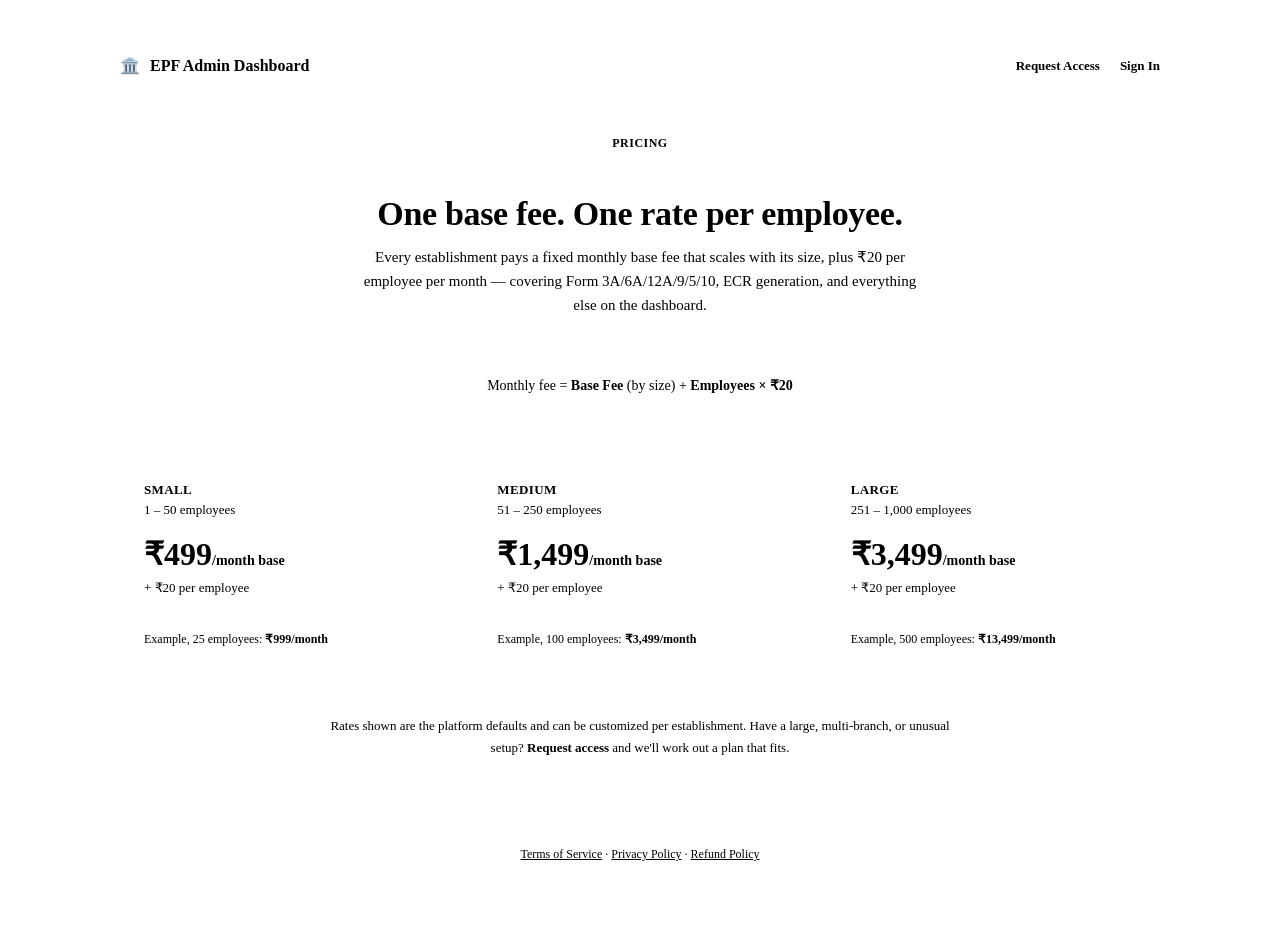
==== webapp/pricing.html @ 6a26e02d "feat: add public /pricing page with tiered base-fee pricing table Publishes the tiered base-fee + pe" ====
<!DOCTYPE html>
<html lang="en">
<head>
  <meta charset="UTF-8">
  <meta name="viewport" content="width=device-width, initial-scale=1.0">
  <title>Pricing — EPF Admin Dashboard</title>
  <meta name="description" content="Simple, transparent pricing for EPF Admin Dashboard — a base fee per establishment plus a per-employee rate.">
  <script>
    (function() {
      const saved = localStorage.getItem('epf_theme');
      const theme = saved || (window.matchMedia('(prefers-color-scheme: dark)').matches ? 'dark' : 'light');
      document.documentElement.setAttribute('data-theme', theme);
    })();
  </script>
  <link href="https://fonts.googleapis.com/css2?family=Inter:wght@400;500;600;700;800&display=swap" rel="stylesheet">
  <link rel="stylesheet" href="/css/style.css">
  <link rel="stylesheet" href="/css/epfo-app-theme.css">
  <style>
    .pr-page { max-width: 1040px; margin: 0 auto; padding: 48px 20px 80px; }
    .pr-nav { display: flex; justify-content: space-between; align-items: center; margin-bottom: 56px; }
    .pr-brand { display: flex; align-items: center; gap: 10px; font-weight: 800; font-size: 16px; color: var(--text); text-decoration: none; }
    .pr-nav-links { display: flex; gap: 20px; align-items: center; }
    .pr-nav-links a { color: var(--text2); text-decoration: none; font-size: 13px; font-weight: 600; }
    .pr-nav-links a:hover { color: var(--accent); }

    .pr-hero { text-align: center; margin-bottom: 48px; }
    .pr-eyebrow {
      display: inline-block; font-size: 12px; font-weight: 700; letter-spacing: .04em;
      color: var(--accent); background: var(--accent-glow); padding: 5px 12px; border-radius: 999px;
      margin-bottom: 16px;
    }
    .pr-hero h1 { font-size: 34px; font-weight: 800; color: var(--text); margin-bottom: 12px; letter-spacing: -.01em; }
    .pr-hero p { color: var(--text2); font-size: 15px; max-width: 560px; margin: 0 auto; line-height: 1.6; }

    .pr-formula {
      text-align: center; font-family: var(--font-mono); font-size: 14px; color: var(--text2);
      background: var(--bg2); border: 1px dashed var(--card-border); border-radius: var(--radius-sm);
      padding: 12px 16px; max-width: 480px; margin: 0 auto 48px;
    }
    .pr-formula b { color: var(--text); }

    .pr-tiers { display: grid; grid-template-columns: repeat(3, 1fr); gap: 20px; margin-bottom: 40px; }
    @media (max-width: 800px) { .pr-tiers { grid-template-columns: 1fr; } }

    .pr-tier { padding: 28px 24px; display: flex; flex-direction: column; }
    .pr-tier-name { font-size: 13px; font-weight: 700; color: var(--text3); text-transform: uppercase; letter-spacing: .03em; }
    .pr-tier-range { font-size: 13px; color: var(--text2); margin-top: 4px; margin-bottom: 20px; }
    .pr-tier-price { font-size: 32px; font-weight: 800; color: var(--text); line-height: 1; }
    .pr-tier-price span { font-size: 14px; font-weight: 600; color: var(--text3); }
    .pr-tier-plus { font-size: 13px; color: var(--text2); margin: 10px 0 20px; }
    .pr-tier-example {
      margin-top: auto; padding-top: 16px; border-top: 1px solid var(--card-border);
      font-size: 12px; color: var(--text3);
    }
    .pr-tier-example b { color: var(--text); font-weight: 700; }
    .pr-tier.featured { border-color: var(--accent); box-shadow: 0 0 0 1px var(--accent); }

    .pr-note {
      font-size: 13px; color: var(--text2); text-align: center; line-height: 1.7;
      max-width: 640px; margin: 0 auto;
    }
    .pr-note a { color: var(--accent); text-decoration: none; font-weight: 600; }

    .pr-footer {
      margin-top: 64px; padding-top: 24px; border-top: 1px solid var(--card-border);
      text-align: center; font-size: 12px; color: var(--text3);
    }
    .pr-footer a { color: var(--text3); text-decoration: underline; }
  </style>
</head>
<body>
  <div class="pr-page">
    <div class="pr-nav">
      <a href="/" class="pr-brand"><span>🏛️</span> EPF Admin Dashboard</a>
      <div class="pr-nav-links">
        <a href="/signup">Request Access</a>
        <a href="/">Sign In</a>
      </div>
    </div>

    <div class="pr-hero">
      <span class="pr-eyebrow">PRICING</span>
      <h1>One base fee. One rate per employee.</h1>
      <p>Every establishment pays a fixed monthly base fee that scales with its size, plus ₹20 per employee per month — covering Form 3A/6A/12A/9/5/10, ECR generation, and everything else on the dashboard.</p>
    </div>

    <div class="pr-formula">Monthly fee = <b>Base Fee</b> (by size) + <b>Employees × ₹20</b></div>

    <div class="pr-tiers">
      <div class="card pr-tier">
        <div class="pr-tier-name">Small</div>
        <div class="pr-tier-range">1 – 50 employees</div>
        <div class="pr-tier-price">₹499<span>/month base</span></div>
        <div class="pr-tier-plus">+ ₹20 per employee</div>
        <div class="pr-tier-example">Example, 25 employees: <b>₹999/month</b></div>
      </div>
      <div class="card pr-tier featured">
        <div class="pr-tier-name">Medium</div>
        <div class="pr-tier-range">51 – 250 employees</div>
        <div class="pr-tier-price">₹1,499<span>/month base</span></div>
        <div class="pr-tier-plus">+ ₹20 per employee</div>
        <div class="pr-tier-example">Example, 100 employees: <b>₹3,499/month</b></div>
      </div>
      <div class="card pr-tier">
        <div class="pr-tier-name">Large</div>
        <div class="pr-tier-range">251 – 1,000 employees</div>
        <div class="pr-tier-price">₹3,499<span>/month base</span></div>
        <div class="pr-tier-plus">+ ₹20 per employee</div>
        <div class="pr-tier-example">Example, 500 employees: <b>₹13,499/month</b></div>
      </div>
    </div>

    <p class="pr-note">
      Rates shown are the platform defaults and can be customized per establishment.
      Have a large, multi-branch, or unusual setup? <a href="/signup">Request access</a> and we'll work out a plan that fits.
    </p>

    <div class="pr-footer">
      <a href="/terms">Terms of Service</a> · <a href="/privacy">Privacy Policy</a> · <a href="/refund">Refund Policy</a>
    </div>
  </div>
</body>
</html>
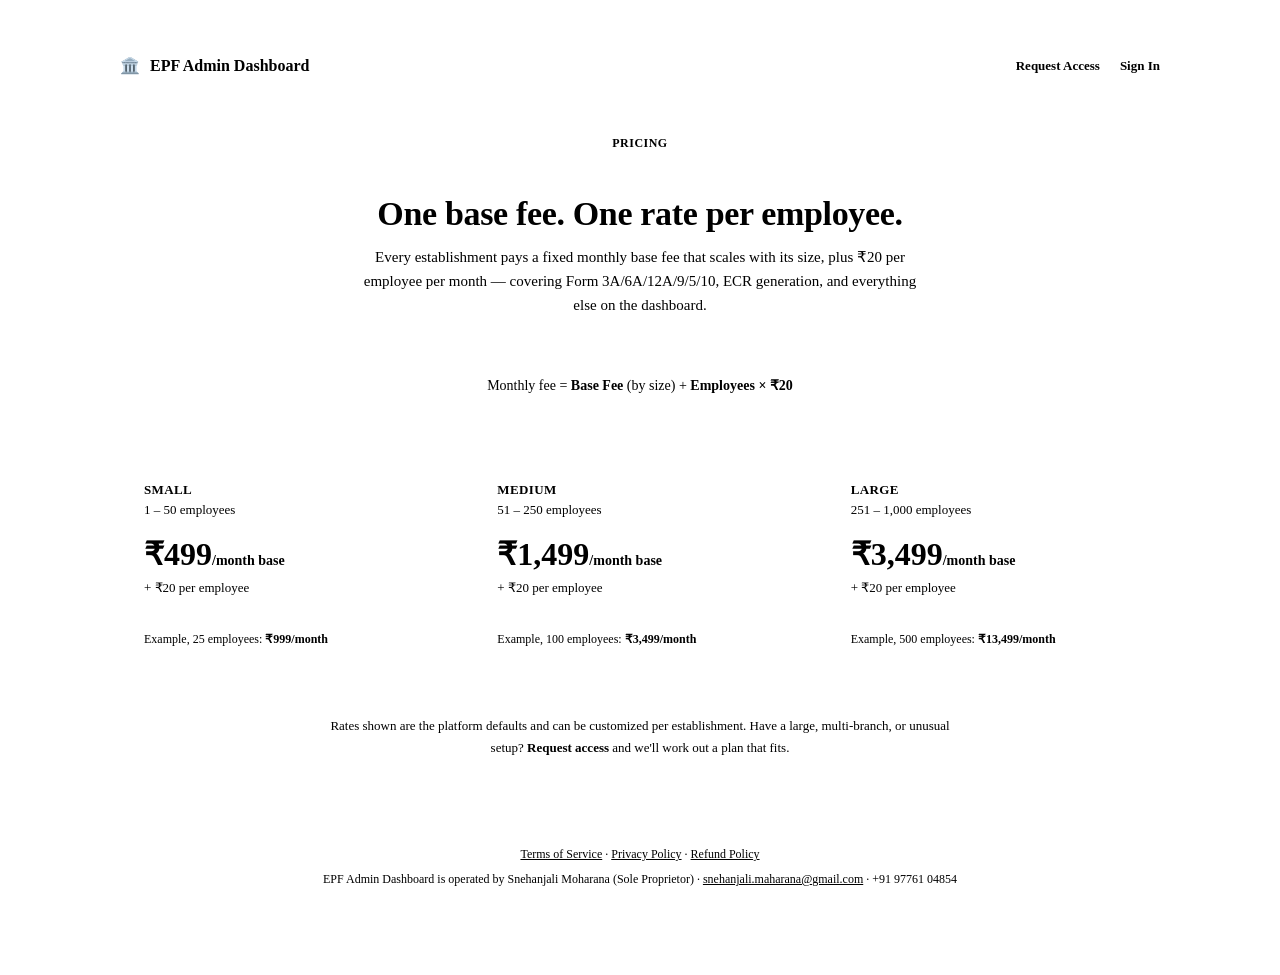
==== commit 3d9984f2: "chore: put the real merchant identity on the site for Cashfree Cashfree merchant onboarding needs th" ====
--- a/webapp/pricing.html
+++ b/webapp/pricing.html
@@ -117,6 +117,7 @@
 
     <div class="pr-footer">
       <a href="/terms">Terms of Service</a> · <a href="/privacy">Privacy Policy</a> · <a href="/refund">Refund Policy</a>
+      <div style="margin-top:10px;">EPF Admin Dashboard is operated by Snehanjali Moharana (Sole Proprietor) · <a href="mailto:snehanjali.maharana@gmail.com">snehanjali.maharana@gmail.com</a> · +91 97761 04854</div>
     </div>
   </div>
 </body>
